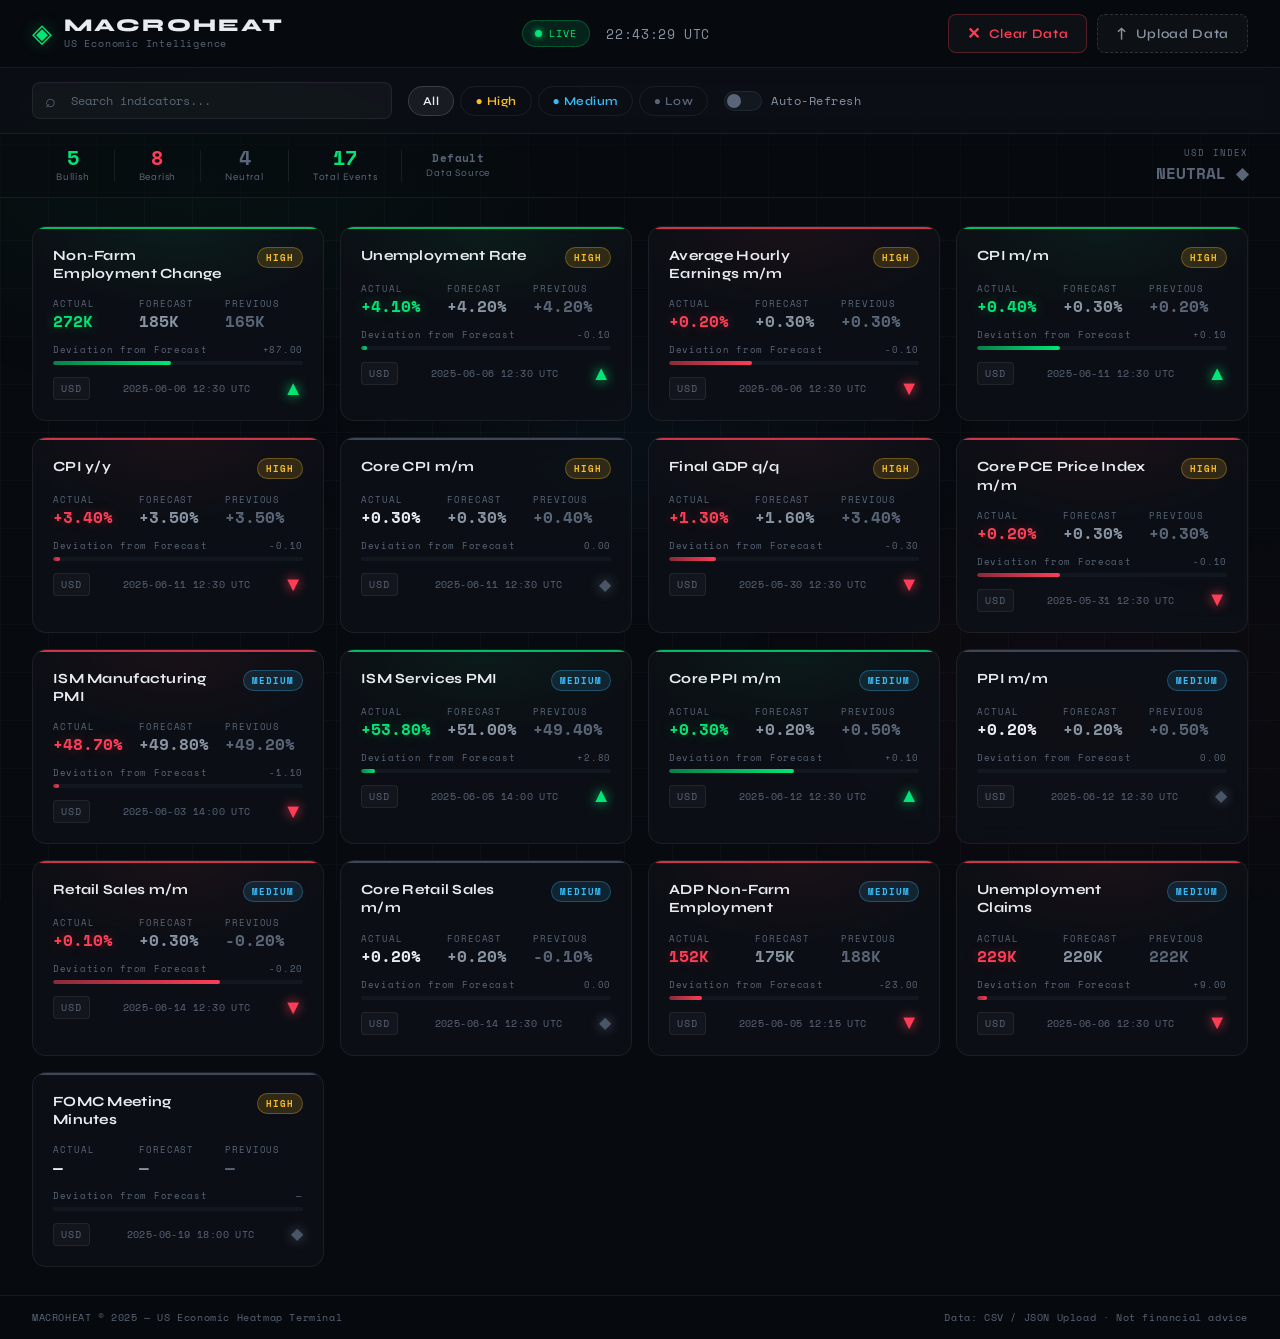
==== index.html @ 23509d71 "Add files via upload" ====
<!DOCTYPE html>
<html lang="en">
<head>
  <meta charset="UTF-8" />
  <meta name="viewport" content="width=device-width, initial-scale=1.0" />
  <title>US Economic Heatmap — Trading Dashboard</title>
  <link rel="stylesheet" href="styles.css" />
  <link rel="preconnect" href="https://fonts.googleapis.com" />
  <link href="https://fonts.googleapis.com/css2?family=Space+Mono:wght@400;700&family=Syne:wght@400;600;700;800&display=swap" rel="stylesheet" />
</head>
<body>

  <!-- BACKGROUND GRID -->
  <div class="bg-grid"></div>
  <div class="bg-glow"></div>

  <!-- HEADER -->
  <header class="header">
    <div class="header-left">
      <div class="logo">
        <span class="logo-icon">◈</span>
        <div>
          <div class="logo-title">MACROHEAT</div>
          <div class="logo-sub">US Economic Intelligence</div>
        </div>
      </div>
    </div>
    <div class="header-center">
      <div class="live-badge">
        <span class="pulse-dot"></span>
        LIVE
      </div>
      <div class="clock" id="clock">--:--:-- UTC</div>
    </div>
    <div class="header-right">
      <div class="storage-badge" id="storageBadge" style="display:none;">
        <span class="storage-dot">💾</span>
        <span id="storageBadgeText">Saved</span>
      </div>
      <div class="upload-zone clear-btn" id="clearBtn" onclick="clearSavedData()">
        <span class="upload-icon">✕</span>
        <span>Clear Data</span>
      </div>
      <div class="upload-zone" id="uploadZone" onclick="document.getElementById('fileInput').click()">
        <span class="upload-icon">↑</span>
        <span>Upload Data</span>
        <input type="file" id="fileInput" accept=".csv,.json" hidden />
      </div>
    </div>
  </header>

  <!-- CONTROLS BAR -->
  <section class="controls-bar">
    <div class="search-wrap">
      <span class="search-icon">⌕</span>
      <input type="text" id="searchInput" class="search-input" placeholder="Search indicators..." />
    </div>
    <div class="filter-group">
      <button class="filter-btn active" data-filter="all">All</button>
      <button class="filter-btn high" data-filter="high">● High</button>
      <button class="filter-btn medium" data-filter="medium">● Medium</button>
      <button class="filter-btn low" data-filter="low">● Low</button>
    </div>
    <div class="auto-refresh-wrap">
      <label class="toggle-label" for="autoRefresh">
        <input type="checkbox" id="autoRefresh" />
        <span class="toggle-slider"></span>
        <span class="toggle-text">Auto-Refresh</span>
      </label>
    </div>
  </section>

  <!-- STATS BAR -->
  <section class="stats-bar">
    <div class="stat-item">
      <span class="stat-value" id="statBullish">0</span>
      <span class="stat-label">Bullish</span>
    </div>
    <div class="stat-divider"></div>
    <div class="stat-item">
      <span class="stat-value bearish" id="statBearish">0</span>
      <span class="stat-label">Bearish</span>
    </div>
    <div class="stat-divider"></div>
    <div class="stat-item">
      <span class="stat-value neutral" id="statNeutral">0</span>
      <span class="stat-label">Neutral</span>
    </div>
    <div class="stat-divider"></div>
    <div class="stat-item">
      <span class="stat-value" id="statTotal">0</span>
      <span class="stat-label">Total Events</span>
    </div>
    <div class="stat-divider"></div>
    <div class="stat-item">
      <span class="stat-value" id="statSource" style="font-size:11px; letter-spacing:0.04em;">—</span>
      <span class="stat-label">Data Source</span>
    </div>
    <div class="usd-index">
      <span class="usd-label">USD INDEX</span>
      <span class="usd-value" id="usdSentiment">—</span>
    </div>
  </section>

  <!-- HEATMAP GRID -->
  <main class="heatmap-grid" id="heatmapGrid">
    <!-- Cards injected by JS -->
  </main>

  <!-- EMPTY STATE -->
  <div class="empty-state" id="emptyState" style="display:none;">
    <div class="empty-icon">◈</div>
    <div class="empty-title">No indicators match your filter</div>
    <div class="empty-sub">Try adjusting your search or impact filter</div>
  </div>

  <!-- TOOLTIP -->
  <div class="tooltip" id="tooltip"></div>

  <!-- TOAST -->
  <div class="toast" id="toast"></div>

  <!-- FOOTER -->
  <footer class="footer">
    <span>MACROHEAT © 2025 — US Economic Heatmap Terminal</span>
    <span>Data: CSV / JSON Upload · Not financial advice</span>
  </footer>

  <script src="script.js"></script>
</body>
</html>
---- styles.css ----
/* ============================================================
   MACROHEAT — US Economic Heatmap
   Dark Trading Terminal Aesthetic
   ============================================================ */

:root {
  --bg: #070a0f;
  --bg2: #0d1117;
  --bg3: #111820;
  --surface: rgba(255, 255, 255, 0.03);
  --surface-hover: rgba(255, 255, 255, 0.06);
  --border: rgba(255, 255, 255, 0.07);
  --border-bright: rgba(255, 255, 255, 0.14);

  --text: #e8ecf0;
  --text-dim: #5a6677;
  --text-mid: #8994a3;

  --green: #00e676;
  --green-dim: rgba(0, 230, 118, 0.12);
  --green-glow: rgba(0, 230, 118, 0.35);
  --red: #ff3d57;
  --red-dim: rgba(255, 61, 87, 0.12);
  --red-glow: rgba(255, 61, 87, 0.35);
  --neutral: #4a5568;
  --neutral-dim: rgba(74, 85, 104, 0.15);

  --gold: #fbbf24;
  --gold-dim: rgba(251, 191, 36, 0.15);
  --blue: #38bdf8;
  --blue-dim: rgba(56, 189, 248, 0.12);

  --font-display: 'Syne', sans-serif;
  --font-mono: 'Space Mono', monospace;

  --radius: 14px;
  --radius-sm: 8px;
  --transition: 0.22s cubic-bezier(0.4, 0, 0.2, 1);
}

*, *::before, *::after { box-sizing: border-box; margin: 0; padding: 0; }

html { scroll-behavior: smooth; }

body {
  background: var(--bg);
  color: var(--text);
  font-family: var(--font-display);
  min-height: 100vh;
  overflow-x: hidden;
  position: relative;
}

/* ── BACKGROUND ─────────────────────────────── */
.bg-grid {
  position: fixed; inset: 0; z-index: 0; pointer-events: none;
  background-image:
    linear-gradient(rgba(255,255,255,0.025) 1px, transparent 1px),
    linear-gradient(90deg, rgba(255,255,255,0.025) 1px, transparent 1px);
  background-size: 48px 48px;
}
.bg-glow {
  position: fixed; inset: 0; z-index: 0; pointer-events: none;
  background:
    radial-gradient(ellipse 60% 40% at 15% 20%, rgba(0,230,118,0.04) 0%, transparent 60%),
    radial-gradient(ellipse 50% 40% at 85% 80%, rgba(255,61,87,0.04) 0%, transparent 60%),
    radial-gradient(ellipse 40% 30% at 50% 50%, rgba(56,189,248,0.03) 0%, transparent 70%);
}

/* ── HEADER ─────────────────────────────────── */
.header {
  position: sticky; top: 0; z-index: 100;
  display: flex; align-items: center; justify-content: space-between;
  padding: 0 32px;
  height: 68px;
  background: rgba(7, 10, 15, 0.92);
  backdrop-filter: blur(20px);
  border-bottom: 1px solid var(--border);
}

.logo { display: flex; align-items: center; gap: 12px; }
.logo-icon {
  font-size: 26px; color: var(--green);
  filter: drop-shadow(0 0 8px var(--green-glow));
  animation: spin-slow 20s linear infinite;
}
@keyframes spin-slow { to { transform: rotate(360deg); } }
.logo-title {
  font-size: 18px; font-weight: 800; letter-spacing: 0.12em;
  color: var(--text); line-height: 1;
}
.logo-sub {
  font-size: 10px; font-family: var(--font-mono);
  color: var(--text-dim); letter-spacing: 0.08em; margin-top: 2px;
}

.header-center { display: flex; align-items: center; gap: 16px; }
.live-badge {
  display: flex; align-items: center; gap: 7px;
  padding: 5px 12px; border-radius: 100px;
  background: var(--green-dim); border: 1px solid rgba(0,230,118,0.25);
  font-family: var(--font-mono); font-size: 10px;
  letter-spacing: 0.1em; color: var(--green);
}
.pulse-dot {
  width: 7px; height: 7px; border-radius: 50%;
  background: var(--green);
  animation: pulse 1.8s ease-in-out infinite;
  box-shadow: 0 0 6px var(--green);
}
@keyframes pulse {
  0%,100% { opacity: 1; transform: scale(1); }
  50% { opacity: 0.5; transform: scale(0.75); }
}
.clock {
  font-family: var(--font-mono); font-size: 13px;
  color: var(--text-mid); letter-spacing: 0.05em;
}

.upload-zone {
  display: flex; align-items: center; gap: 8px;
  padding: 9px 18px; border-radius: var(--radius-sm);
  border: 1px dashed var(--border-bright);
  background: var(--surface);
  font-size: 13px; font-weight: 600; letter-spacing: 0.05em;
  color: var(--text-mid); cursor: pointer;
  transition: var(--transition);
}
.upload-zone:hover {
  border-color: var(--green); color: var(--green);
  background: var(--green-dim);
  box-shadow: 0 0 20px rgba(0,230,118,0.1);
}
.upload-icon { font-size: 16px; }

/* ── CONTROLS BAR ────────────────────────────── */
.controls-bar {
  position: relative; z-index: 10;
  display: flex; align-items: center; gap: 16px; flex-wrap: wrap;
  padding: 14px 32px;
  border-bottom: 1px solid var(--border);
  background: rgba(13, 17, 23, 0.7);
  backdrop-filter: blur(10px);
}

.search-wrap {
  position: relative; flex: 1; min-width: 200px; max-width: 360px;
}
.search-icon {
  position: absolute; left: 13px; top: 50%; transform: translateY(-50%);
  font-size: 18px; color: var(--text-dim); pointer-events: none;
}
.search-input {
  width: 100%; padding: 9px 14px 9px 38px;
  background: var(--surface); border: 1px solid var(--border);
  border-radius: var(--radius-sm); color: var(--text);
  font-family: var(--font-mono); font-size: 12px;
  outline: none; transition: var(--transition);
}
.search-input::placeholder { color: var(--text-dim); }
.search-input:focus {
  border-color: var(--blue);
  box-shadow: 0 0 0 3px rgba(56,189,248,0.1);
  background: var(--surface-hover);
}

.filter-group { display: flex; gap: 6px; }
.filter-btn {
  padding: 7px 14px; border-radius: 100px;
  border: 1px solid var(--border); background: transparent;
  font-family: var(--font-display); font-size: 12px; font-weight: 600;
  color: var(--text-dim); cursor: pointer; letter-spacing: 0.04em;
  transition: var(--transition);
}
.filter-btn:hover { border-color: var(--border-bright); color: var(--text); }
.filter-btn.active { background: var(--surface-hover); border-color: var(--border-bright); color: var(--text); }
.filter-btn.high { color: var(--gold); }
.filter-btn.high.active, .filter-btn.high:hover { border-color: var(--gold); background: var(--gold-dim); }
.filter-btn.medium { color: var(--blue); }
.filter-btn.medium.active, .filter-btn.medium:hover { border-color: var(--blue); background: var(--blue-dim); }
.filter-btn.low { color: var(--text-dim); }

/* Toggle */
.toggle-label { display: flex; align-items: center; gap: 9px; cursor: pointer; }
.toggle-label input { display: none; }
.toggle-slider {
  position: relative; width: 38px; height: 20px;
  background: var(--bg3); border: 1px solid var(--border);
  border-radius: 100px; transition: var(--transition);
}
.toggle-slider::after {
  content: ''; position: absolute; top: 2px; left: 2px;
  width: 14px; height: 14px; border-radius: 50%;
  background: var(--text-dim); transition: var(--transition);
}
.toggle-label input:checked + .toggle-slider { background: var(--green-dim); border-color: var(--green); }
.toggle-label input:checked + .toggle-slider::after { left: 20px; background: var(--green); }
.toggle-text { font-size: 12px; color: var(--text-mid); font-family: var(--font-mono); letter-spacing: 0.04em; }

/* ── STATS BAR ───────────────────────────────── */
.stats-bar {
  position: relative; z-index: 10;
  display: flex; align-items: center; gap: 0;
  padding: 12px 32px;
  border-bottom: 1px solid var(--border);
  background: rgba(7, 10, 15, 0.5);
}
.stat-item { display: flex; flex-direction: column; align-items: center; padding: 0 24px; }
.stat-value {
  font-family: var(--font-mono); font-size: 20px; font-weight: 700;
  color: var(--green); line-height: 1;
}
.stat-value.bearish { color: var(--red); }
.stat-value.neutral { color: var(--text-dim); }
.stat-label { font-size: 10px; color: var(--text-dim); letter-spacing: 0.08em; margin-top: 3px; }
.stat-divider { width: 1px; height: 32px; background: var(--border); }
.usd-index { margin-left: auto; display: flex; flex-direction: column; align-items: flex-end; }
.usd-label { font-size: 9px; font-family: var(--font-mono); letter-spacing: 0.12em; color: var(--text-dim); }
.usd-value { font-family: var(--font-mono); font-size: 16px; font-weight: 700; margin-top: 2px; }

/* ── HEATMAP GRID ────────────────────────────── */
.heatmap-grid {
  position: relative; z-index: 10;
  display: grid;
  grid-template-columns: repeat(auto-fill, minmax(280px, 1fr));
  gap: 16px;
  padding: 28px 32px;
}

/* ── EVENT CARD ──────────────────────────────── */
.event-card {
  position: relative; overflow: hidden;
  background: rgba(13, 17, 23, 0.8);
  border: 1px solid var(--border);
  border-radius: var(--radius);
  padding: 20px;
  backdrop-filter: blur(12px);
  transition: transform var(--transition), box-shadow var(--transition), border-color var(--transition);
  cursor: pointer;
  animation: fadeInUp 0.4s ease both;
}
@keyframes fadeInUp {
  from { opacity: 0; transform: translateY(20px); }
  to   { opacity: 1; transform: translateY(0); }
}
.event-card:hover {
  transform: translateY(-4px) scale(1.01);
  border-color: var(--border-bright);
}

/* Glow line on top */
.event-card::before {
  content: ''; position: absolute; top: 0; left: 0; right: 0;
  height: 2px; border-radius: var(--radius) var(--radius) 0 0;
  background: var(--card-accent, var(--neutral));
  opacity: 0.8;
}
/* Background heat wash */
.event-card::after {
  content: ''; position: absolute; inset: 0; pointer-events: none;
  background: radial-gradient(ellipse 80% 60% at 50% 0%, var(--card-wash, transparent) 0%, transparent 70%);
  opacity: 0.5;
}

/* Impact states */
.event-card[data-sentiment="bullish"] {
  --card-accent: var(--green);
  --card-wash: var(--green-dim);
}
.event-card[data-sentiment="bullish"]:hover {
  box-shadow: 0 8px 40px rgba(0,230,118,0.12), 0 2px 12px rgba(0,0,0,0.4);
  border-color: rgba(0,230,118,0.3);
}
.event-card[data-sentiment="bearish"] {
  --card-accent: var(--red);
  --card-wash: var(--red-dim);
}
.event-card[data-sentiment="bearish"]:hover {
  box-shadow: 0 8px 40px rgba(255,61,87,0.12), 0 2px 12px rgba(0,0,0,0.4);
  border-color: rgba(255,61,87,0.3);
}
.event-card[data-sentiment="neutral"]:hover {
  box-shadow: 0 8px 32px rgba(0,0,0,0.4);
}

/* ── Card Header ── */
.card-header {
  display: flex; align-items: flex-start; justify-content: space-between;
  margin-bottom: 14px; position: relative; z-index: 1;
}
.card-name {
  font-size: 14px; font-weight: 700; letter-spacing: 0.02em;
  color: var(--text); line-height: 1.3; max-width: 70%;
}
.impact-badge {
  font-family: var(--font-mono); font-size: 9px;
  font-weight: 700; letter-spacing: 0.12em;
  padding: 3px 8px; border-radius: 100px;
  flex-shrink: 0;
}
.impact-badge.high { background: var(--gold-dim); color: var(--gold); border: 1px solid rgba(251,191,36,0.3); }
.impact-badge.medium { background: var(--blue-dim); color: var(--blue); border: 1px solid rgba(56,189,248,0.3); }
.impact-badge.low { background: var(--neutral-dim); color: var(--text-dim); border: 1px solid var(--border); }

/* ── Values Row ── */
.card-values {
  display: grid; grid-template-columns: 1fr 1fr 1fr;
  gap: 8px; margin-bottom: 14px; position: relative; z-index: 1;
}
.value-block { display: flex; flex-direction: column; gap: 3px; }
.value-label {
  font-family: var(--font-mono); font-size: 9px;
  color: var(--text-dim); letter-spacing: 0.1em; text-transform: uppercase;
}
.value-num {
  font-family: var(--font-mono); font-size: 16px; font-weight: 700; line-height: 1;
}
.value-num.actual-bull { color: var(--green); text-shadow: 0 0 12px var(--green-glow); }
.value-num.actual-bear { color: var(--red); text-shadow: 0 0 12px var(--red-glow); }
.value-num.actual-neutral { color: var(--text); }
.value-num.forecast { color: var(--text-mid); }
.value-num.previous { color: var(--text-dim); }

/* ── Deviation Bar ── */
.deviation-bar-wrap { position: relative; z-index: 1; margin-bottom: 12px; }
.deviation-label {
  font-family: var(--font-mono); font-size: 9px;
  color: var(--text-dim); letter-spacing: 0.08em; margin-bottom: 5px;
  display: flex; justify-content: space-between;
}
.deviation-bar-bg {
  height: 4px; background: var(--bg3); border-radius: 100px; overflow: hidden;
}
.deviation-bar-fill {
  height: 100%; border-radius: 100px;
  transition: width 0.8s cubic-bezier(0.4, 0, 0.2, 1);
}
.deviation-bar-fill.bull { background: linear-gradient(90deg, rgba(0,230,118,0.5), var(--green)); }
.deviation-bar-fill.bear { background: linear-gradient(90deg, rgba(255,61,87,0.5), var(--red)); }
.deviation-bar-fill.neut { background: var(--neutral); }

/* ── Card Footer ── */
.card-footer {
  display: flex; align-items: center; justify-content: space-between;
  position: relative; z-index: 1;
}
.card-currency {
  font-family: var(--font-mono); font-size: 10px;
  color: var(--text-dim); letter-spacing: 0.1em;
  padding: 3px 7px; background: var(--surface); border: 1px solid var(--border);
  border-radius: 4px;
}
.card-time {
  font-family: var(--font-mono); font-size: 10px;
  color: var(--text-dim); letter-spacing: 0.04em;
}
.sentiment-arrow {
  font-size: 20px; line-height: 1;
  filter: drop-shadow(0 0 6px currentColor);
}
.sentiment-arrow.bull { color: var(--green); }
.sentiment-arrow.bear { color: var(--red); }
.sentiment-arrow.neut { color: var(--neutral); font-size: 16px; }

/* ── EMPTY STATE ──────────────────────────────── */
.empty-state {
  position: relative; z-index: 10;
  display: flex; flex-direction: column; align-items: center;
  justify-content: center; padding: 80px 32px; text-align: center;
}
.empty-icon { font-size: 48px; color: var(--text-dim); margin-bottom: 16px; opacity: 0.4; }
.empty-title { font-size: 20px; font-weight: 700; color: var(--text-mid); margin-bottom: 8px; }
.empty-sub { font-size: 13px; color: var(--text-dim); }

/* ── TOOLTIP ──────────────────────────────────── */
.tooltip {
  position: fixed; z-index: 9999; pointer-events: none;
  padding: 12px 16px;
  background: rgba(13, 17, 23, 0.98);
  border: 1px solid var(--border-bright);
  border-radius: var(--radius-sm);
  backdrop-filter: blur(20px);
  font-family: var(--font-mono); font-size: 11px;
  color: var(--text-mid); line-height: 1.7;
  max-width: 220px;
  opacity: 0; transform: translateY(6px);
  transition: opacity 0.15s, transform 0.15s;
  box-shadow: 0 16px 40px rgba(0,0,0,0.6);
}
.tooltip.visible { opacity: 1; transform: translateY(0); }
.tooltip strong { color: var(--text); display: block; margin-bottom: 4px; font-size: 12px; }
.tooltip .t-bull { color: var(--green); }
.tooltip .t-bear { color: var(--red); }

/* ── TOAST ────────────────────────────────────── */
.toast {
  position: fixed; bottom: 28px; right: 28px; z-index: 9999;
  padding: 12px 20px;
  background: rgba(13, 17, 23, 0.98);
  border: 1px solid var(--border-bright);
  border-left: 3px solid var(--green);
  border-radius: var(--radius-sm);
  font-size: 13px; color: var(--text);
  backdrop-filter: blur(20px);
  opacity: 0; transform: translateX(20px);
  transition: opacity 0.25s, transform 0.25s;
  pointer-events: none;
}
.toast.show { opacity: 1; transform: translateX(0); }
.toast.error { border-left-color: var(--red); }

/* ── FOOTER ───────────────────────────────────── */
.footer {
  position: relative; z-index: 10;
  display: flex; justify-content: space-between; align-items: center;
  padding: 14px 32px;
  border-top: 1px solid var(--border);
  font-family: var(--font-mono); font-size: 10px;
  color: var(--text-dim); letter-spacing: 0.06em;
  background: rgba(7, 10, 15, 0.8);
}

/* ── SCROLLBAR ────────────────────────────────── */
::-webkit-scrollbar { width: 6px; }
::-webkit-scrollbar-track { background: var(--bg); }
::-webkit-scrollbar-thumb { background: var(--border-bright); border-radius: 3px; }

/* ── CLEAR BUTTON & STORAGE BADGE ────────────── */
.header-right { display: flex; align-items: center; gap: 10px; }

.upload-zone.clear-btn {
  color: var(--red);
  border-color: rgba(255, 61, 87, 0.3);
  border-style: solid;
}
.upload-zone.clear-btn:hover {
  border-color: var(--red);
  color: var(--red);
  background: var(--red-dim);
  box-shadow: 0 0 20px rgba(255,61,87,0.1);
}

.storage-badge {
  display: flex; align-items: center; gap: 7px;
  padding: 5px 12px; border-radius: 100px;
  background: rgba(0,230,118,0.08);
  border: 1px solid rgba(0,230,118,0.2);
  font-family: var(--font-mono); font-size: 10px;
  letter-spacing: 0.06em; color: var(--green);
  max-width: 180px; overflow: hidden; white-space: nowrap;
  text-overflow: ellipsis;
}
.storage-dot { font-size: 12px; flex-shrink: 0; }

/* ── RESPONSIVE ───────────────────────────────── */
@media (max-width: 768px) {
  .header { padding: 0 16px; }
  .header-center { display: none; }
  .controls-bar, .stats-bar { padding: 12px 16px; }
  .heatmap-grid { padding: 16px; gap: 12px; }
  .heatmap-grid { grid-template-columns: 1fr; }
  .footer { flex-direction: column; gap: 4px; text-align: center; }
  .usd-index { display: none; }
}
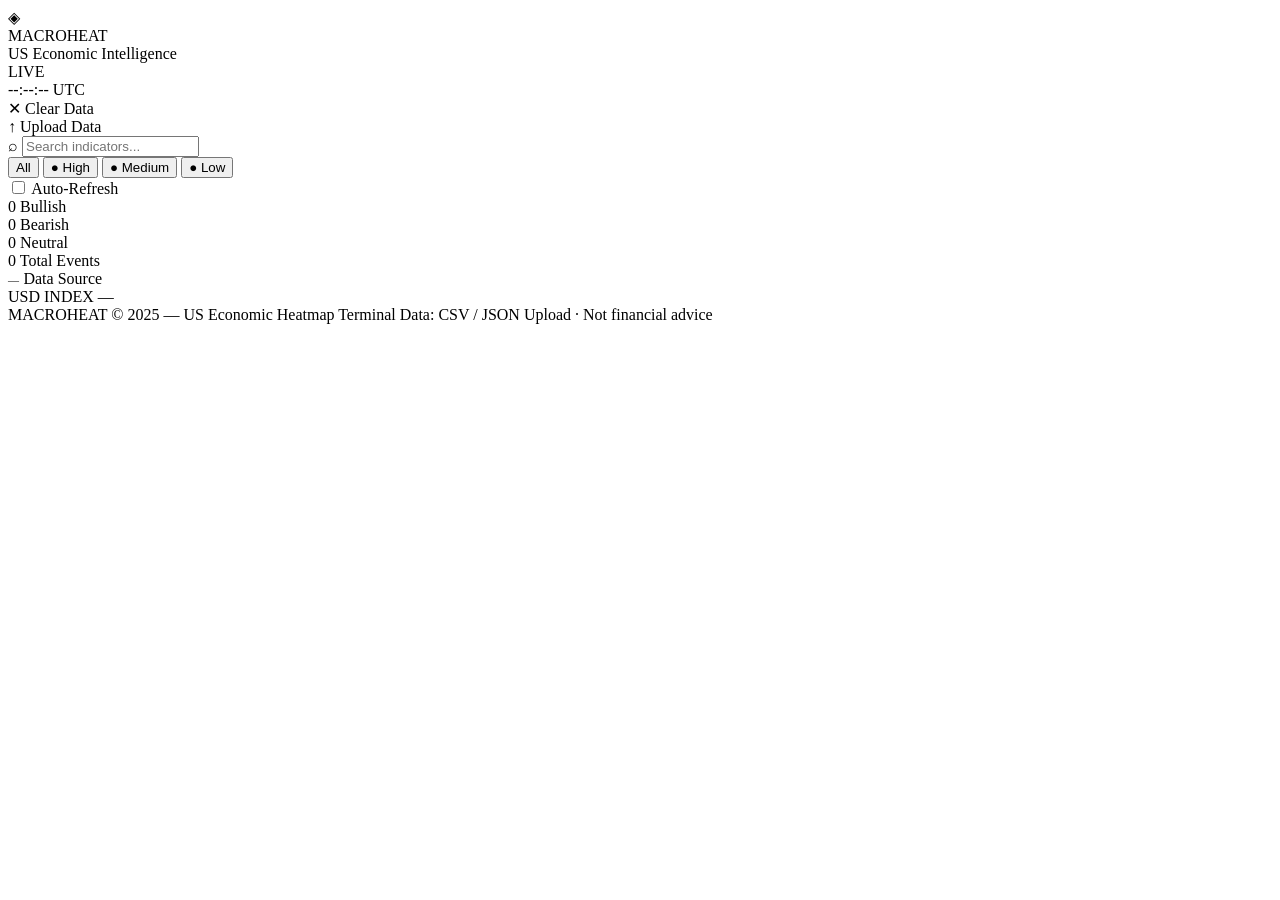
==== commit dc4cf7ad: "Update index.html" ====
--- a/index.html
+++ b/index.html
@@ -71,7 +71,7 @@
   </section>
 
   <!-- STATS BAR -->
-  <section class="stats-bar">
+  <section class="stats-bar reveal">
     <div class="stat-item">
       <span class="stat-value" id="statBullish">0</span>
       <span class="stat-label">Bullish</span>
@@ -103,7 +103,7 @@
   </section>
 
   <!-- HEATMAP GRID -->
-  <main class="heatmap-grid" id="heatmapGrid">
+  <main class="heatmap-grid reveal delay-1" id="heatmapGrid">
     <!-- Cards injected by JS -->
   </main>
 
